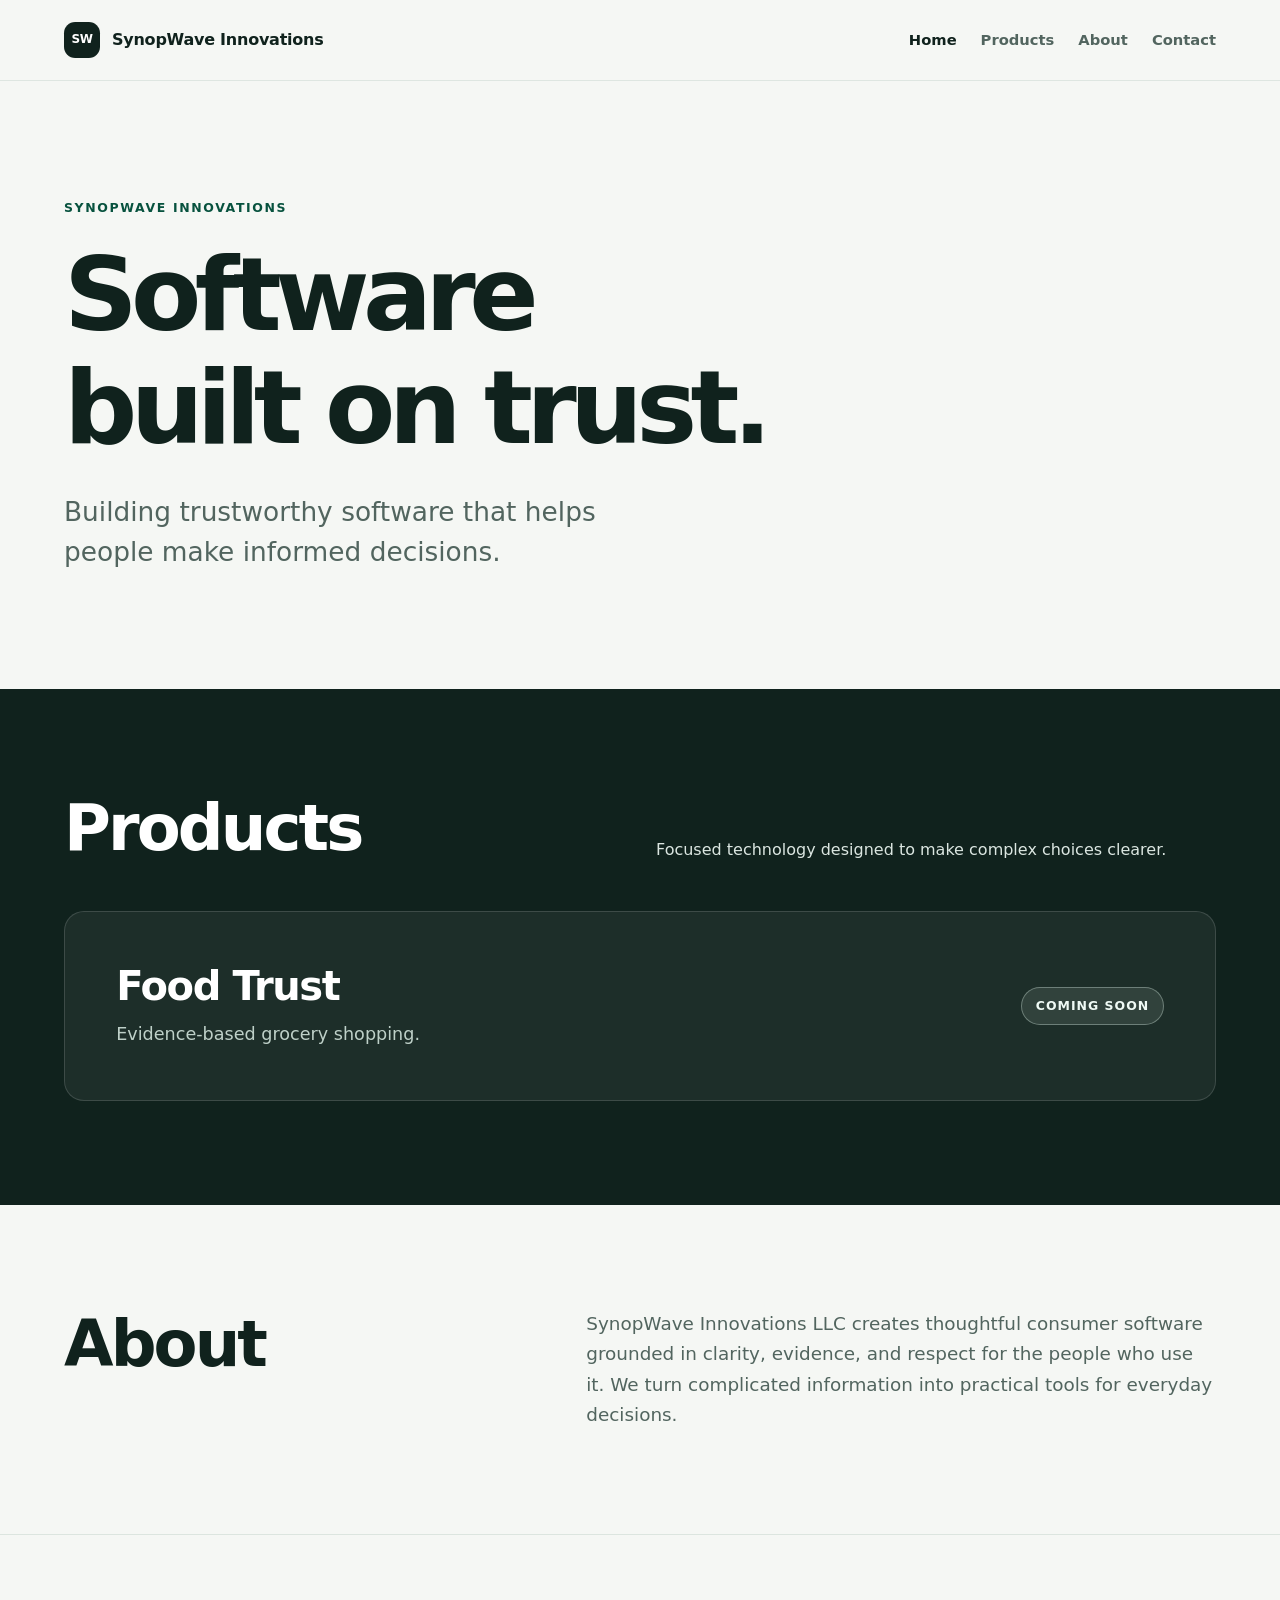
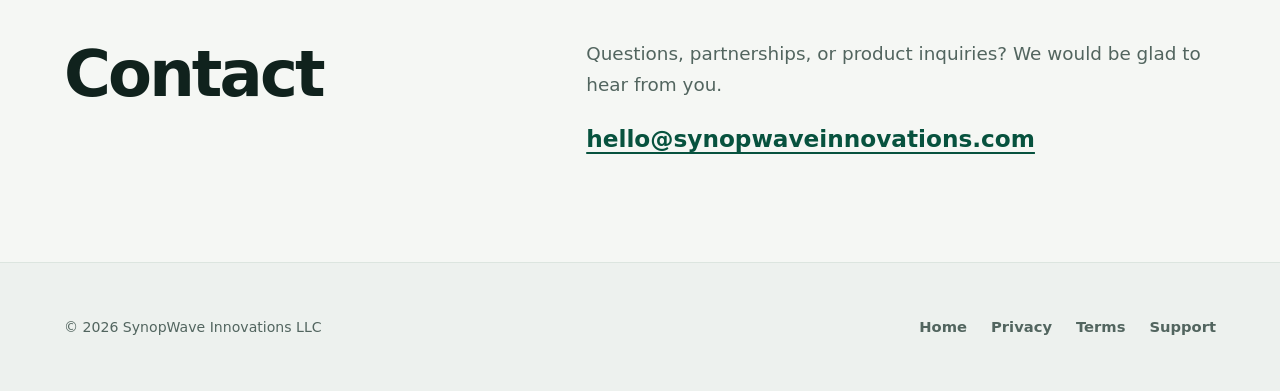
==== index.html @ ce5b84c5 "Build SynopWave website v1" ====
<!doctype html>
<html lang="en">
  <head>
    <meta charset="utf-8">
    <meta name="viewport" content="width=device-width, initial-scale=1">
    <title>SynopWave Innovations | Trustworthy Software</title>
    <meta name="description" content="SynopWave Innovations builds trustworthy software that helps people make informed decisions.">
    <meta name="theme-color" content="#10221d">
    <meta property="og:title" content="SynopWave Innovations">
    <meta property="og:description" content="Building trustworthy software that helps people make informed decisions.">
    <meta property="og:type" content="website">
    <meta property="og:url" content="https://synopwaveinnovations.com/">
    <meta property="og:site_name" content="SynopWave Innovations">
    <link rel="canonical" href="https://synopwaveinnovations.com/">
    <link rel="icon" href="favicon.svg" type="image/svg+xml">
    <link rel="stylesheet" href="styles.css">
  </head>
  <body>
    <a class="skip-link" href="#main-content">Skip to content</a>
    <header class="site-header">
      <nav class="nav container" aria-label="Primary navigation">
        <a class="brand" href="index.html" aria-label="SynopWave Innovations home">
          <span class="brand-mark" aria-hidden="true">SW</span>
          <span>SynopWave Innovations</span>
        </a>
        <ul class="nav-links">
          <li><a href="index.html" aria-current="page">Home</a></li>
          <li><a href="#products">Products</a></li>
          <li><a href="#about">About</a></li>
          <li><a href="#contact">Contact</a></li>
        </ul>
      </nav>
    </header>

    <main id="main-content">
      <section class="hero container" aria-labelledby="hero-title">
        <div>
          <p class="eyebrow">SynopWave Innovations</p>
          <h1 id="hero-title">Software built on trust.</h1>
          <p class="hero-copy">Building trustworthy software that helps people make informed decisions.</p>
        </div>
      </section>

      <section class="section section-dark" id="products" aria-labelledby="products-title">
        <div class="container">
          <div class="section-heading">
            <h2 id="products-title">Products</h2>
            <p>Focused technology designed to make complex choices clearer.</p>
          </div>
          <article class="product-card">
            <div>
              <h3>Food Trust</h3>
              <p>Evidence-based grocery shopping.</p>
            </div>
            <span class="status">Coming Soon</span>
          </article>
        </div>
      </section>

      <section class="section" id="about" aria-labelledby="about-title">
        <div class="about-grid container">
          <h2 id="about-title">About</h2>
          <p>SynopWave Innovations LLC creates thoughtful consumer software grounded in clarity, evidence, and respect for the people who use it. We turn complicated information into practical tools for everyday decisions.</p>
        </div>
      </section>

      <section class="section contact-section" id="contact" aria-labelledby="contact-title">
        <div class="contact-grid container">
          <h2 id="contact-title">Contact</h2>
          <div>
            <p>Questions, partnerships, or product inquiries? We would be glad to hear from you.</p>
            <a class="contact-link" href="mailto:hello@synopwaveinnovations.com">hello@synopwaveinnovations.com</a>
          </div>
        </div>
      </section>
    </main>

    <footer class="site-footer">
      <div class="footer-inner container">
        <p class="copyright">&copy; 2026 SynopWave Innovations LLC</p>
        <nav aria-label="Footer navigation">
          <ul class="footer-links">
            <li><a href="index.html">Home</a></li>
            <li><a href="privacy.html">Privacy</a></li>
            <li><a href="terms.html">Terms</a></li>
            <li><a href="support.html">Support</a></li>
          </ul>
        </nav>
      </div>
    </footer>
  </body>
</html>
---- styles.css ----
:root {
  color-scheme: light;
  --ink: #10221d;
  --muted: #52655f;
  --surface: #f5f7f4;
  --card: #ffffff;
  --line: #dce5df;
  --brand: #0b6b50;
  --brand-dark: #07523e;
  --accent: #dff3e9;
  --max-width: 72rem;
  --radius: 1.25rem;
  --shadow: 0 1.25rem 3.5rem rgba(16, 34, 29, 0.08);
}

*,
*::before,
*::after {
  box-sizing: border-box;
}

html {
  scroll-behavior: smooth;
}

body {
  margin: 0;
  background: var(--surface);
  color: var(--ink);
  font-family: Inter, ui-sans-serif, system-ui, -apple-system, BlinkMacSystemFont,
    "Segoe UI", sans-serif;
  font-size: 1rem;
  line-height: 1.65;
  text-rendering: optimizeLegibility;
}

a {
  color: var(--brand-dark);
  text-underline-offset: 0.2em;
}

a:hover {
  color: var(--brand);
}

a:focus-visible,
summary:focus-visible {
  border-radius: 0.25rem;
  outline: 0.2rem solid #e0a928;
  outline-offset: 0.2rem;
}

.skip-link {
  position: fixed;
  z-index: 100;
  top: 0.75rem;
  left: 0.75rem;
  padding: 0.65rem 1rem;
  border-radius: 0.5rem;
  background: var(--ink);
  color: #fff;
  transform: translateY(-160%);
}

.skip-link:focus {
  color: #fff;
  transform: translateY(0);
}

.container {
  width: min(calc(100% - 2rem), var(--max-width));
  margin-inline: auto;
}

.site-header {
  border-bottom: 1px solid rgba(220, 229, 223, 0.9);
  background: rgba(245, 247, 244, 0.96);
}

.nav {
  display: flex;
  min-height: 5rem;
  align-items: center;
  justify-content: space-between;
  gap: 1.5rem;
}

.brand {
  display: inline-flex;
  align-items: center;
  gap: 0.75rem;
  color: var(--ink);
  font-size: 1rem;
  font-weight: 750;
  letter-spacing: -0.015em;
  text-decoration: none;
}

.brand-mark {
  display: grid;
  width: 2.25rem;
  height: 2.25rem;
  place-items: center;
  border-radius: 0.7rem;
  background: var(--ink);
  color: #fff;
  font-size: 0.75rem;
  letter-spacing: -0.03em;
}

.nav-links,
.footer-links {
  display: flex;
  margin: 0;
  padding: 0;
  flex-wrap: wrap;
  align-items: center;
  gap: 0.45rem 1.5rem;
  list-style: none;
}

.nav-links a,
.footer-links a {
  color: var(--muted);
  font-size: 0.92rem;
  font-weight: 650;
  text-decoration: none;
}

.nav-links a[aria-current="page"],
.nav-links a:hover,
.footer-links a:hover {
  color: var(--ink);
}

.hero {
  display: grid;
  min-height: 38rem;
  align-items: center;
  padding-block: 7rem;
}

.eyebrow {
  margin: 0 0 1.25rem;
  color: var(--brand-dark);
  font-size: 0.78rem;
  font-weight: 800;
  letter-spacing: 0.13em;
  text-transform: uppercase;
}

h1,
h2,
h3 {
  margin-top: 0;
  color: var(--ink);
  line-height: 1.1;
  text-wrap: balance;
}

h1 {
  max-width: 15ch;
  margin-bottom: 1.75rem;
  font-size: clamp(3rem, 8vw, 6.5rem);
  letter-spacing: -0.065em;
}

.hero-copy {
  max-width: 38rem;
  margin: 0;
  color: var(--muted);
  font-size: clamp(1.2rem, 2.2vw, 1.65rem);
  line-height: 1.5;
}

.section {
  padding-block: 6.5rem;
}

.section-dark {
  background: var(--ink);
  color: #dbe6e1;
}

.section-dark h2,
.section-dark h3 {
  color: #fff;
}

.section-heading {
  display: grid;
  margin-bottom: 3rem;
  grid-template-columns: minmax(0, 1fr) minmax(18rem, 1fr);
  gap: 2rem;
  align-items: end;
}

.section-heading h2,
.about-grid h2,
.contact-grid h2 {
  margin-bottom: 0;
  font-size: clamp(2.2rem, 5vw, 4rem);
  letter-spacing: -0.045em;
}

.section-heading p,
.about-grid p,
.contact-grid p {
  margin: 0;
  color: inherit;
}

.product-card {
  display: grid;
  padding: clamp(1.5rem, 4vw, 3.5rem);
  border: 1px solid rgba(255, 255, 255, 0.14);
  border-radius: var(--radius);
  background: rgba(255, 255, 255, 0.055);
  grid-template-columns: minmax(0, 1fr) auto;
  gap: 2rem;
  align-items: center;
}

.product-card h3 {
  margin-bottom: 0.75rem;
  font-size: clamp(1.75rem, 4vw, 2.5rem);
  letter-spacing: -0.035em;
}

.product-card p {
  margin: 0;
  color: #bed0c8;
  font-size: 1.1rem;
}

.status {
  display: inline-flex;
  padding: 0.5rem 0.85rem;
  border: 1px solid rgba(223, 243, 233, 0.35);
  border-radius: 999px;
  background: rgba(223, 243, 233, 0.1);
  color: #effaf5;
  font-size: 0.78rem;
  font-weight: 750;
  letter-spacing: 0.08em;
  text-transform: uppercase;
  white-space: nowrap;
}

.about-grid,
.contact-grid {
  display: grid;
  grid-template-columns: minmax(0, 0.8fr) minmax(18rem, 1.2fr);
  gap: clamp(2rem, 8vw, 8rem);
  align-items: start;
}

.about-grid p,
.contact-grid p {
  max-width: 42rem;
  color: var(--muted);
  font-size: 1.15rem;
}

.contact-section {
  border-top: 1px solid var(--line);
}

.contact-link {
  display: inline-block;
  margin-top: 1.25rem;
  font-size: clamp(1.05rem, 2.5vw, 1.45rem);
  font-weight: 750;
}

.page-hero {
  padding-block: 6rem 4rem;
  border-bottom: 1px solid var(--line);
}

.page-hero h1 {
  max-width: 16ch;
  margin-bottom: 1rem;
  font-size: clamp(2.7rem, 7vw, 5rem);
}

.page-hero p {
  max-width: 43rem;
  margin: 0;
  color: var(--muted);
  font-size: 1.15rem;
}

.prose {
  max-width: 48rem;
  padding-block: 4.5rem 6.5rem;
}

.prose h2 {
  margin: 3rem 0 0.75rem;
  font-size: 1.45rem;
  letter-spacing: -0.025em;
}

.prose h2:first-child {
  margin-top: 0;
}

.prose p,
.prose ul {
  color: #344a43;
}

.prose li + li {
  margin-top: 0.5rem;
}

.notice,
.support-card {
  padding: 1.5rem;
  border: 1px solid var(--line);
  border-radius: 1rem;
  background: var(--card);
}

.support-card {
  margin-top: 2rem;
  box-shadow: var(--shadow);
}

.support-card h2 {
  margin-top: 0;
}

.site-footer {
  border-top: 1px solid var(--line);
  background: #edf1ee;
}

.footer-inner {
  display: flex;
  min-height: 8rem;
  padding-block: 1.5rem;
  align-items: center;
  justify-content: space-between;
  gap: 1.5rem;
}

.copyright {
  margin: 0;
  color: var(--muted);
  font-size: 0.88rem;
}

@media (max-width: 43rem) {
  html {
    scroll-behavior: auto;
  }

  .nav,
  .footer-inner {
    align-items: flex-start;
    flex-direction: column;
  }

  .nav {
    padding-block: 1rem;
  }

  .nav-links {
    width: 100%;
    justify-content: space-between;
    gap: 0.5rem;
  }

  .nav-links a {
    font-size: 0.84rem;
  }

  .hero {
    min-height: auto;
    padding-block: 5rem;
  }

  .section,
  .page-hero {
    padding-block: 4.5rem;
  }

  .section-heading,
  .about-grid,
  .contact-grid,
  .product-card {
    grid-template-columns: 1fr;
  }

  .status {
    justify-self: start;
  }

  .footer-inner {
    padding-block: 2rem;
  }
}

@media (prefers-reduced-motion: reduce) {
  html {
    scroll-behavior: auto;
  }
}
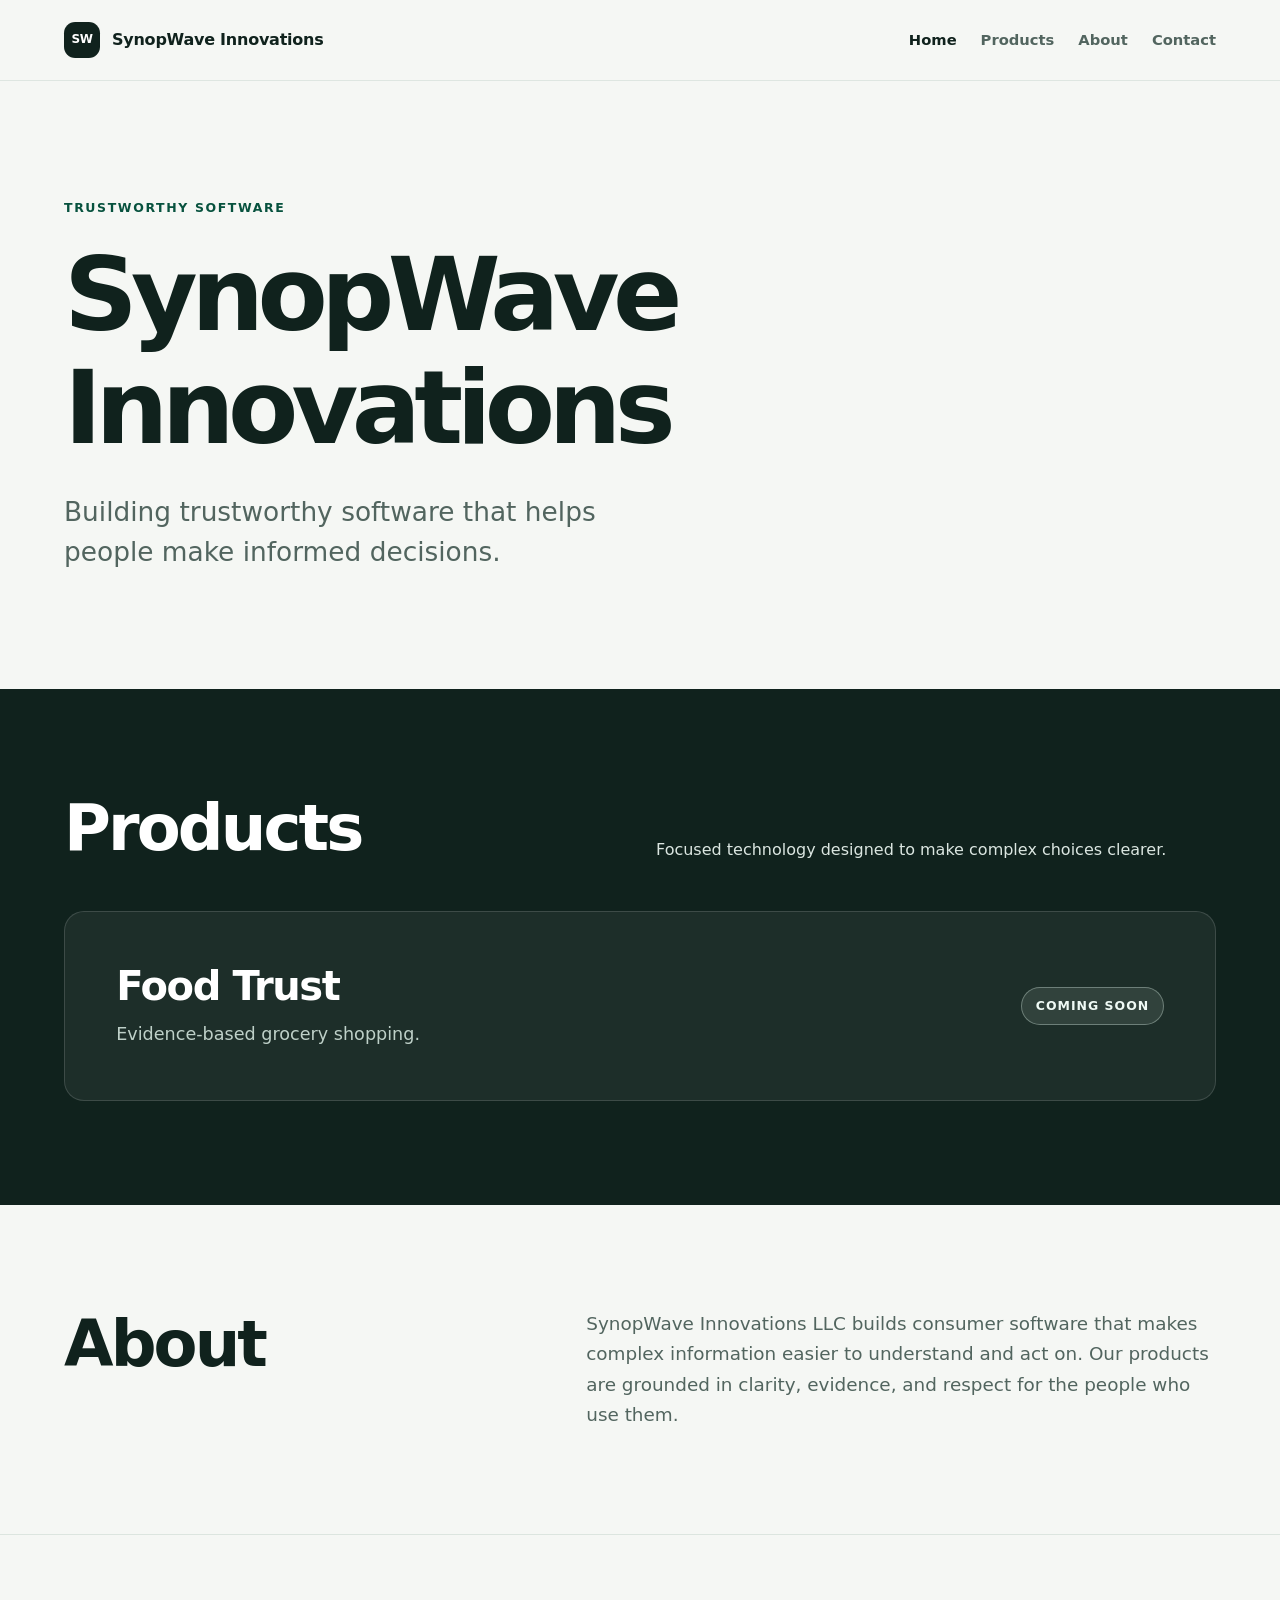
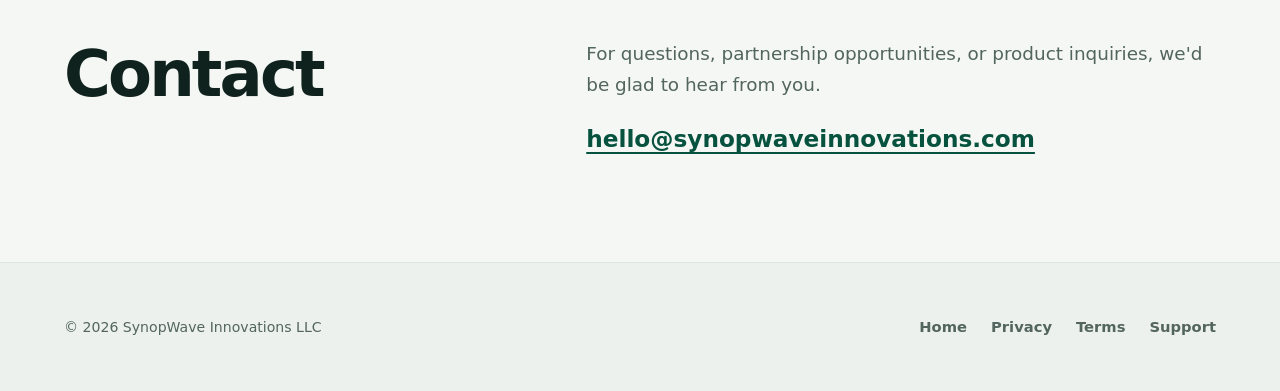
==== commit 97f08ba7: "Polish website content and accessibility" ====
--- a/index.html
+++ b/index.html
@@ -5,12 +5,17 @@
     <meta name="viewport" content="width=device-width, initial-scale=1">
     <title>SynopWave Innovations | Trustworthy Software</title>
     <meta name="description" content="SynopWave Innovations builds trustworthy software that helps people make informed decisions.">
+    <meta name="robots" content="index, follow">
     <meta name="theme-color" content="#10221d">
     <meta property="og:title" content="SynopWave Innovations">
     <meta property="og:description" content="Building trustworthy software that helps people make informed decisions.">
     <meta property="og:type" content="website">
     <meta property="og:url" content="https://synopwaveinnovations.com/">
     <meta property="og:site_name" content="SynopWave Innovations">
+    <meta property="og:locale" content="en_US">
+    <meta name="twitter:card" content="summary">
+    <meta name="twitter:title" content="SynopWave Innovations">
+    <meta name="twitter:description" content="Building trustworthy software that helps people make informed decisions.">
     <link rel="canonical" href="https://synopwaveinnovations.com/">
     <link rel="icon" href="favicon.svg" type="image/svg+xml">
     <link rel="stylesheet" href="styles.css">
@@ -35,8 +40,8 @@
     <main id="main-content">
       <section class="hero container" aria-labelledby="hero-title">
         <div>
-          <p class="eyebrow">SynopWave Innovations</p>
-          <h1 id="hero-title">Software built on trust.</h1>
+          <p class="eyebrow">Trustworthy software</p>
+          <h1 id="hero-title">SynopWave Innovations</h1>
           <p class="hero-copy">Building trustworthy software that helps people make informed decisions.</p>
         </div>
       </section>
@@ -60,7 +65,7 @@
       <section class="section" id="about" aria-labelledby="about-title">
         <div class="about-grid container">
           <h2 id="about-title">About</h2>
-          <p>SynopWave Innovations LLC creates thoughtful consumer software grounded in clarity, evidence, and respect for the people who use it. We turn complicated information into practical tools for everyday decisions.</p>
+          <p>SynopWave Innovations LLC builds consumer software that makes complex information easier to understand and act on. Our products are grounded in clarity, evidence, and respect for the people who use them.</p>
         </div>
       </section>
 
@@ -68,7 +73,7 @@
         <div class="contact-grid container">
           <h2 id="contact-title">Contact</h2>
           <div>
-            <p>Questions, partnerships, or product inquiries? We would be glad to hear from you.</p>
+            <p>For questions, partnership opportunities, or product inquiries, we'd be glad to hear from you.</p>
             <a class="contact-link" href="mailto:hello@synopwaveinnovations.com">hello@synopwaveinnovations.com</a>
           </div>
         </div>
@@ -90,4 +95,3 @@
     </footer>
   </body>
 </html>
-
--- a/styles.css
+++ b/styles.css
@@ -21,6 +21,7 @@
 
 html {
   scroll-behavior: smooth;
+  -webkit-text-size-adjust: 100%;
 }
 
 body {
@@ -121,6 +122,9 @@
 
 .nav-links a,
 .footer-links a {
+  display: inline-flex;
+  min-height: 2.75rem;
+  align-items: center;
   color: var(--muted);
   font-size: 0.92rem;
   font-weight: 650;
@@ -271,6 +275,7 @@
   margin-top: 1.25rem;
   font-size: clamp(1.05rem, 2.5vw, 1.45rem);
   font-weight: 750;
+  overflow-wrap: anywhere;
 }
 
 .page-hero {
@@ -328,8 +333,11 @@
   box-shadow: var(--shadow);
 }
 
-.support-card h2 {
+.support-card h3 {
   margin-top: 0;
+  margin-bottom: 0.75rem;
+  font-size: 1.25rem;
+  letter-spacing: -0.02em;
 }
 
 .site-footer {
@@ -369,8 +377,8 @@
 
   .nav-links {
     width: 100%;
-    justify-content: space-between;
-    gap: 0.5rem;
+    justify-content: flex-start;
+    gap: 0 1.25rem;
   }
 
   .nav-links a {
@@ -403,9 +411,22 @@
   }
 }
 
+@media (max-width: 24rem) {
+  .container {
+    width: min(calc(100% - 1.5rem), var(--max-width));
+  }
+
+  .brand {
+    font-size: 0.94rem;
+  }
+
+  h1 {
+    font-size: 2.65rem;
+  }
+}
+
 @media (prefers-reduced-motion: reduce) {
   html {
     scroll-behavior: auto;
   }
 }
-
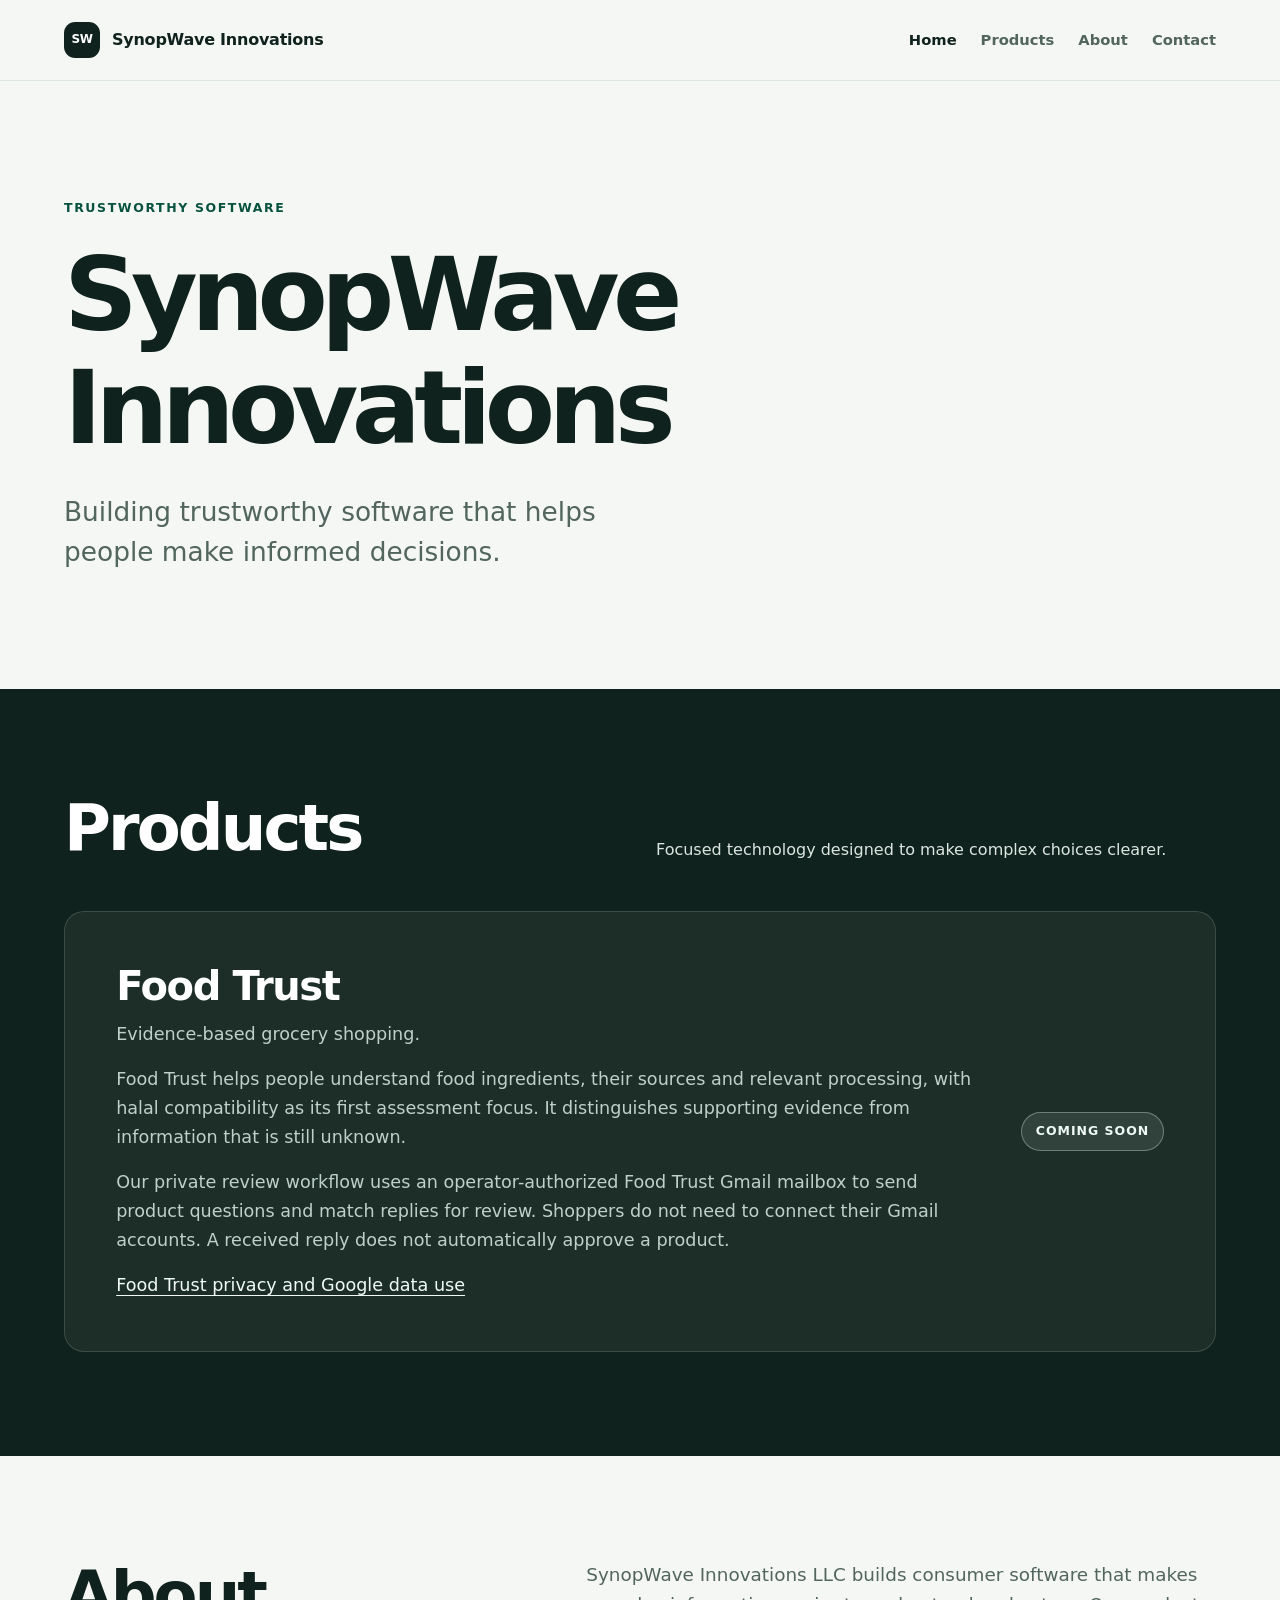
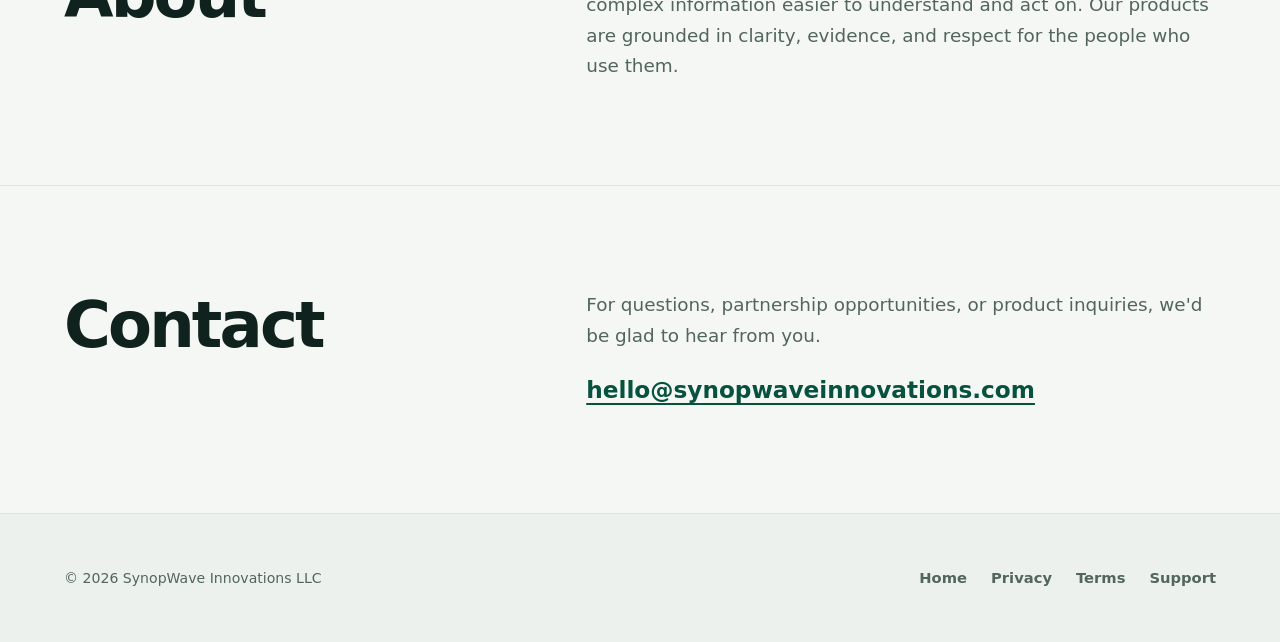
==== commit e71907f1: "Clarify Food Trust product and private Gmail data use" ====
--- a/index.html
+++ b/index.html
@@ -56,6 +56,9 @@
             <div>
               <h3>Food Trust</h3>
               <p>Evidence-based grocery shopping.</p>
+              <p>Food Trust helps people understand food ingredients, their sources and relevant processing, with halal compatibility as its first assessment focus. It distinguishes supporting evidence from information that is still unknown.</p>
+              <p>Our private review workflow uses an operator-authorized Food Trust Gmail mailbox to send product questions and match replies for review. Shoppers do not need to connect their Gmail accounts. A received reply does not automatically approve a product.</p>
+              <p><a href="privacy.html">Food Trust privacy and Google data use</a></p>
             </div>
             <span class="status">Coming Soon</span>
           </article>
--- a/styles.css
+++ b/styles.css
@@ -237,6 +237,14 @@
   font-size: 1.1rem;
 }
 
+.product-card p + p {
+  margin-top: 1rem;
+}
+
+.product-card a {
+  color: #effaf5;
+}
+
 .status {
   display: inline-flex;
   padding: 0.5rem 0.85rem;
